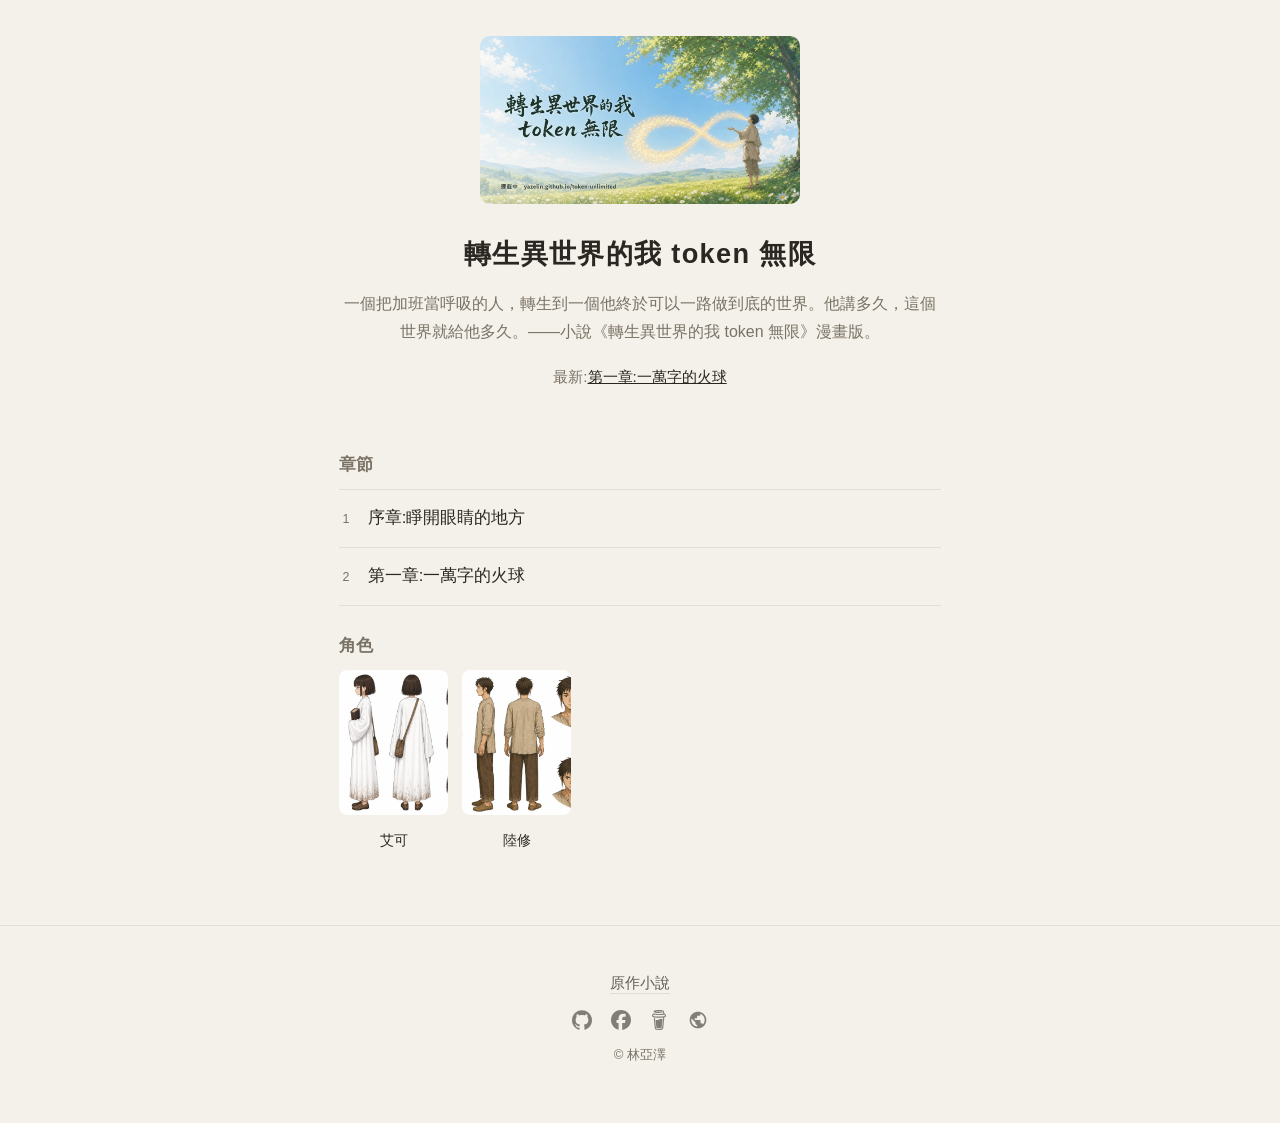
==== index.html @ bb3891a4 "publish: 章節 01,02 2026-07-31" ====
<!DOCTYPE html>
<html lang="zh-Hant">
<head>
<meta charset="utf-8">
<meta name="viewport" content="width=device-width, initial-scale=1, viewport-fit=cover">
<title>轉生異世界的我 token 無限</title>
<meta name="description" content="一個把加班當呼吸的人，轉生到一個他終於可以一路做到底的世界。他講多久，這個世界就給他多久。——小說《轉生異世界的我 token 無限》漫畫版。">
<link rel="canonical" href="https://yazelin.github.io/token-unlimited-comic/">
<meta property="og:site_name" content="轉生異世界的我 token 無限">
<meta property="og:locale" content="zh_TW">
<meta property="og:title" content="轉生異世界的我 token 無限">
<meta property="og:description" content="一個把加班當呼吸的人，轉生到一個他終於可以一路做到底的世界。他講多久，這個世界就給他多久。——小說《轉生異世界的我 token 無限》漫畫版。">
<meta property="og:url" content="https://yazelin.github.io/token-unlimited-comic/">
<meta property="og:image" content="https://yazelin.github.io/token-unlimited-comic/icon-512.png">
<link rel="manifest" href="./manifest.json">
<link rel="icon" href="./icon-192.png">
<meta name="theme-color" content="#f4f1ea">
<link rel="stylesheet" href="./style.css">

</head>
<body>
<main class="home">
<section class="hero"><img class="cover" src="imgs/cover.webp" alt="轉生異世界的我 token 無限">
<h1>轉生異世界的我 token 無限</h1>
<p class="hook">一個把加班當呼吸的人，轉生到一個他終於可以一路做到底的世界。他講多久，這個世界就給他多久。——小說《轉生異世界的我 token 無限》漫畫版。</p>
<p class="newest">最新:<a href="read/2.html">第一章:一萬字的火球</a></p>
<div id="resume-slot"></div>
</section>
<section class="toc-sec"><h2>章節</h2><ul class="toc">
  <li><a href="read/1.html"><span class="n">1</span><span class="t">序章:睜開眼睛的地方</span></a></li>
  <li><a href="read/2.html"><span class="n">2</span><span class="t">第一章:一萬字的火球</span></a></li>
</ul></section>
<section class="chars"><h2>角色</h2><div class="char-grid"><a class="char-card" href="char/eko.html"><img src="imgs/char-eko.webp" alt="艾可" loading="lazy"><span>艾可</span></a><a class="char-card" href="char/luxiu.html"><img src="imgs/char-luxiu.webp" alt="陸修" loading="lazy"><span>陸修</span></a></div></section>
</main><footer class="site-foot"><p class="foot-novel"><a href="https://yazelin.github.io/token-unlimited/">原作小說</a></p><div class="foot-icons"><a href="https://github.com/yazelin/token-unlimited-comic" target="_blank" rel="noopener" aria-label="GitHub" title="GitHub"><svg viewBox="0 0 24 24" width="20" height="20" fill="currentColor" aria-hidden="true"><path d="M12 .297c-6.63 0-12 5.373-12 12 0 5.303 3.438 9.8 8.205 11.385.6.113.82-.258.82-.577 0-.285-.01-1.04-.015-2.04-3.338.724-4.042-1.61-4.042-1.61C4.422 18.07 3.633 17.7 3.633 17.7c-1.087-.744.084-.729.084-.729 1.205.084 1.838 1.236 1.838 1.236 1.07 1.835 2.809 1.305 3.495.998.108-.776.417-1.305.76-1.605-2.665-.3-5.466-1.332-5.466-5.93 0-1.31.465-2.38 1.235-3.22-.135-.303-.54-1.523.105-3.176 0 0 1.005-.322 3.3 1.23.96-.267 1.98-.399 3-.405 1.02.006 2.04.138 3 .405 2.28-1.552 3.285-1.23 3.285-1.23.645 1.653.24 2.873.12 3.176.765.84 1.23 1.91 1.23 3.22 0 4.61-2.805 5.625-5.475 5.92.42.36.81 1.096.81 2.22 0 1.606-.015 2.896-.015 3.286 0 .315.21.69.825.57C20.565 22.092 24 17.592 24 12.297c0-6.627-5.373-12-12-12"/></svg></a><a href="https://www.facebook.com/yaze.lin.gm" target="_blank" rel="noopener" aria-label="Facebook" title="Facebook"><svg viewBox="0 0 24 24" width="20" height="20" fill="currentColor" aria-hidden="true"><path d="M9.101 23.691v-7.98H6.627v-3.667h2.474v-1.58c0-4.085 1.848-5.978 5.858-5.978.401 0 .955.042 1.468.103a8.68 8.68 0 0 1 1.141.195v3.325a8.623 8.623 0 0 0-.653-.036 26.805 26.805 0 0 0-.733-.009c-.707 0-1.259.096-1.675.309a1.686 1.686 0 0 0-.679.622c-.258.42-.374.995-.374 1.752v1.297h3.919l-.386 2.103-.287 1.564h-3.246v8.245C19.396 23.238 24 18.179 24 12.044c0-6.627-5.373-12-12-12s-12 5.373-12 12c0 5.628 3.874 10.35 9.101 11.647Z"/></svg></a><a href="https://buymeacoffee.com/yazelin" target="_blank" rel="noopener" aria-label="請我喝咖啡" title="請我喝咖啡"><svg viewBox="0 0 24 24" width="20" height="20" fill="currentColor" aria-hidden="true"><path d="M20.216 6.415l-.132-.666c-.119-.598-.388-1.163-1.001-1.379-.197-.069-.42-.098-.57-.241-.152-.143-.196-.366-.231-.572-.065-.378-.125-.756-.192-1.133-.057-.325-.102-.69-.25-.987-.195-.4-.597-.634-.996-.788a5.723 5.723 0 00-.626-.194c-1-.263-2.05-.36-3.077-.416a25.834 25.834 0 00-3.7.062c-.915.083-1.88.184-2.75.5-.318.116-.646.256-.888.501-.297.302-.393.77-.177 1.146.154.267.415.456.692.58.36.162.737.284 1.123.366 1.075.238 2.189.331 3.287.37 1.218.05 2.437.01 3.65-.118.299-.033.598-.073.896-.119.352-.054.578-.513.474-.834-.124-.383-.457-.531-.834-.473-.466.074-.96.108-1.382.146-1.177.08-2.358.082-3.536.006a22.228 22.228 0 01-1.157-.107c-.086-.01-.18-.025-.258-.036-.243-.036-.484-.08-.724-.13-.111-.027-.111-.185 0-.212h.005c.277-.06.557-.108.838-.147h.002c.131-.009.263-.032.394-.048a25.076 25.076 0 013.426-.12c.674.019 1.347.067 2.017.144l.228.031c.267.04.533.088.798.145.392.085.895.113 1.07.542.055.137.08.288.111.431l.319 1.484a.237.237 0 01-.199.284h-.003c-.037.006-.075.01-.112.015a36.704 36.704 0 01-4.743.295 37.059 37.059 0 01-4.699-.304c-.14-.017-.293-.042-.417-.06-.326-.048-.649-.108-.973-.161-.393-.065-.768-.032-1.123.161-.29.16-.527.404-.675.701-.154.316-.199.66-.267 1-.069.34-.176.707-.135 1.056.087.753.613 1.365 1.37 1.502a39.69 39.69 0 0011.343.376.483.483 0 01.535.53l-.071.697-1.018 9.907c-.041.41-.047.832-.125 1.237-.122.637-.553 1.028-1.182 1.171-.577.131-1.165.2-1.756.205-.656.004-1.31-.025-1.966-.022-.699.004-1.556-.06-2.095-.58-.475-.458-.54-1.174-.605-1.793l-.731-7.013-.322-3.094c-.037-.351-.286-.695-.678-.678-.336.015-.718.3-.678.679l.228 2.185.949 9.112c.147 1.344 1.174 2.068 2.446 2.272.742.12 1.503.144 2.257.156.966.016 1.942.053 2.892-.122 1.408-.258 2.465-1.198 2.616-2.657.34-3.332.683-6.663 1.024-9.995l.215-2.087a.484.484 0 01.39-.426c.402-.078.787-.212 1.074-.518.455-.488.546-1.124.385-1.766zm-1.478.772c-.145.137-.363.201-.578.233-2.416.359-4.866.54-7.308.46-1.748-.06-3.477-.254-5.207-.498-.17-.024-.353-.055-.47-.18-.22-.236-.111-.71-.054-.995.052-.26.152-.609.463-.646.484-.057 1.046.148 1.526.22.577.088 1.156.159 1.737.212 2.48.226 5.002.19 7.472-.14.45-.06.899-.13 1.345-.21.399-.072.84-.206 1.08.206.166.281.188.657.162.974a.544.544 0 01-.169.364zm-6.159 3.9c-.862.37-1.84.788-3.109.788a5.884 5.884 0 01-1.569-.217l.877 9.004c.065.78.717 1.38 1.5 1.38 0 0 1.243.065 1.658.065.447 0 1.786-.065 1.786-.065.783 0 1.434-.6 1.499-1.38l.94-9.95a3.996 3.996 0 00-1.322-.238c-.826 0-1.491.284-2.26.613z"/></svg></a><a href="https://yazelin.github.io/" target="_blank" rel="noopener" aria-label="部落格" title="部落格"><svg viewBox="0 0 24 24" width="20" height="20" fill="currentColor" aria-hidden="true"><path d="M12 2C6.48 2 2 6.48 2 12s4.48 10 10 10 10-4.48 10-10S17.52 2 12 2zm-1 17.93c-3.95-.49-7-3.85-7-7.93 0-.62.08-1.21.21-1.79L9 15v1c0 1.1.9 2 2 2v1.93zm6.9-2.54c-.26-.81-1-1.39-1.9-1.39h-1v-3c0-.55-.45-1-1-1H8v-2h2c.55 0 1-.45 1-1V7h2c1.1 0 2-.9 2-2v-.41c2.93 1.19 5 4.06 5 7.41 0 2.08-.8 3.97-2.1 5.39z"/></svg></a></div>
<p class="foot-copy">© 林亞澤</p></footer>
<script src="./app.js"></script>
<script>if('serviceWorker' in navigator)navigator.serviceWorker.register('./sw.js');</script>
<!-- yz-promo-footer v8 | 三件套+BMC 注意力效果 | https://github.com/yazelin/promo-footer-skill -->
<script>
(function(){"use strict";
if(window.__yzPromoInit)return;window.__yzPromoInit=1;
try{if(window.matchMedia&&matchMedia("(prefers-reduced-motion: reduce)").matches)return}catch(e){}
var REPO="token-unlimited-comic",INJECT=false,ADDBLOG=true;
var GH=REPO?"https://github.com/yazelin/"+REPO:"https://github.com/yazelin";
var LINES=["嘿，這裡這裡，我是咖啡按鈕","我是一顆很努力的按鈕，求被點一下","噓，亞澤不知道我在偷偷拉贊助","你看我跳得這麼賣力，不請一杯嗎？","不請也沒關係，你來玩我就很開心","免費給你玩的，想寵亞澤再說","一杯咖啡，是下一個作品的燃料","你的咖啡會變成下一個作品，真的","咖啡因進入亞澤體內，程式碼就會長出來","亞澤說，有人請咖啡他會開心一整天","只是一杯咖啡，但亞澤會記得你","用愛發電中，咖啡因可提升發電效率","覺得好玩嗎？抖內一下下","這個網站沒有廣告，只有我這顆按鈕"];
var ICONS={blog:'<svg viewBox="0 0 24 24" width="18" height="18" fill="currentColor" aria-hidden="true"><path d="M12 2C6.48 2 2 6.48 2 12s4.48 10 10 10 10-4.48 10-10S17.52 2 12 2zm-1 17.93c-3.95-.49-7-3.85-7-7.93 0-.62.08-1.21.21-1.79L9 15v1c0 1.1.9 2 2 2v1.93zm6.9-2.54c-.26-.81-1-1.39-1.9-1.39h-1v-3c0-.55-.45-1-1-1H8v-2h2c.55 0 1-.45 1-1V7h2c1.1 0 2-.9 2-2v-.41c2.93 1.19 5 4.06 5 7.41 0 2.08-.8 3.97-2.1 5.39z"/></svg>',gh:'<svg viewBox="0 0 24 24" width="18" height="18" fill="currentColor" aria-hidden="true"><path d="M12 .297c-6.63 0-12 5.373-12 12 0 5.303 3.438 9.8 8.205 11.385.6.113.82-.258.82-.577 0-.285-.01-1.04-.015-2.04-3.338.724-4.042-1.61-4.042-1.61C4.422 18.07 3.633 17.7 3.633 17.7c-1.087-.744.084-.729.084-.729 1.205.084 1.838 1.236 1.838 1.236 1.07 1.835 2.809 1.305 3.495.998.108-.776.417-1.305.76-1.605-2.665-.3-5.466-1.332-5.466-5.93 0-1.31.465-2.38 1.235-3.22-.135-.303-.54-1.523.105-3.176 0 0 1.005-.322 3.3 1.23.96-.267 1.98-.399 3-.405 1.02.006 2.04.138 3 .405 2.28-1.552 3.285-1.23 3.285-1.23.645 1.653.24 2.873.12 3.176.765.84 1.23 1.91 1.23 3.22 0 4.61-2.805 5.625-5.475 5.92.42.36.81 1.096.81 2.22 0 1.606-.015 2.896-.015 3.286 0 .315.21.69.825.57C20.565 22.092 24 17.592 24 12.297c0-6.627-5.373-12-12-12"/></svg>',fb:'<svg viewBox="0 0 24 24" width="18" height="18" fill="currentColor" aria-hidden="true"><path d="M9.101 23.691v-7.98H6.627v-3.667h2.474v-1.58c0-4.085 1.848-5.978 5.858-5.978.401 0 .955.042 1.468.103a8.68 8.68 0 0 1 1.141.195v3.325a8.623 8.623 0 0 0-.653-.036 26.805 26.805 0 0 0-.733-.009c-.707 0-1.259.096-1.675.309a1.686 1.686 0 0 0-.679.622c-.258.42-.374.995-.374 1.752v1.297h3.919l-.386 2.103-.287 1.564h-3.246v8.245C19.396 23.238 24 18.179 24 12.044c0-6.627-5.373-12-12-12s-12 5.373-12 12c0 5.628 3.874 10.35 9.101 11.647Z"/></svg>',bmc:'<svg viewBox="0 0 24 24" width="18" height="18" fill="currentColor" aria-hidden="true"><path d="M20.216 6.415l-.132-.666c-.119-.598-.388-1.163-1.001-1.379-.197-.069-.42-.098-.57-.241-.152-.143-.196-.366-.231-.572-.065-.378-.125-.756-.192-1.133-.057-.325-.102-.69-.25-.987-.195-.4-.597-.634-.996-.788a5.723 5.723 0 00-.626-.194c-1-.263-2.05-.36-3.077-.416a25.834 25.834 0 00-3.7.062c-.915.083-1.88.184-2.75.5-.318.116-.646.256-.888.501-.297.302-.393.77-.177 1.146.154.267.415.456.692.58.36.162.737.284 1.123.366 1.075.238 2.189.331 3.287.37 1.218.05 2.437.01 3.65-.118.299-.033.598-.073.896-.119.352-.054.578-.513.474-.834-.124-.383-.457-.531-.834-.473-.466.074-.96.108-1.382.146-1.177.08-2.358.082-3.536.006a22.228 22.228 0 01-1.157-.107c-.086-.01-.18-.025-.258-.036-.243-.036-.484-.08-.724-.13-.111-.027-.111-.185 0-.212h.005c.277-.06.557-.108.838-.147h.002c.131-.009.263-.032.394-.048a25.076 25.076 0 013.426-.12c.674.019 1.347.067 2.017.144l.228.031c.267.04.533.088.798.145.392.085.895.113 1.07.542.055.137.08.288.111.431l.319 1.484a.237.237 0 01-.199.284h-.003c-.037.006-.075.01-.112.015a36.704 36.704 0 01-4.743.295 37.059 37.059 0 01-4.699-.304c-.14-.017-.293-.042-.417-.06-.326-.048-.649-.108-.973-.161-.393-.065-.768-.032-1.123.161-.29.16-.527.404-.675.701-.154.316-.199.66-.267 1-.069.34-.176.707-.135 1.056.087.753.613 1.365 1.37 1.502a39.69 39.69 0 0011.343.376.483.483 0 01.535.53l-.071.697-1.018 9.907c-.041.41-.047.832-.125 1.237-.122.637-.553 1.028-1.182 1.171-.577.131-1.165.2-1.756.205-.656.004-1.31-.025-1.966-.022-.699.004-1.556-.06-2.095-.58-.475-.458-.54-1.174-.605-1.793l-.731-7.013-.322-3.094c-.037-.351-.286-.695-.678-.678-.336.015-.718.3-.678.679l.228 2.185.949 9.112c.147 1.344 1.174 2.068 2.446 2.272.742.12 1.503.144 2.257.156.966.016 1.942.053 2.892-.122 1.408-.258 2.465-1.198 2.616-2.657.34-3.332.683-6.663 1.024-9.995l.215-2.087a.484.484 0 01.39-.426c.402-.078.787-.212 1.074-.518.455-.488.546-1.124.385-1.766zm-1.478.772c-.145.137-.363.201-.578.233-2.416.359-4.866.54-7.308.46-1.748-.06-3.477-.254-5.207-.498-.17-.024-.353-.055-.47-.18-.22-.236-.111-.71-.054-.995.052-.26.152-.609.463-.646.484-.057 1.046.148 1.526.22.577.088 1.156.159 1.737.212 2.48.226 5.002.19 7.472-.14.45-.06.899-.13 1.345-.21.399-.072.84-.206 1.08.206.166.281.188.657.162.974a.544.544 0 01-.169.364zm-6.159 3.9c-.862.37-1.84.788-3.109.788a5.884 5.884 0 01-1.569-.217l.877 9.004c.065.78.717 1.38 1.5 1.38 0 0 1.243.065 1.658.065.447 0 1.786-.065 1.786-.065.783 0 1.434-.6 1.499-1.38l.94-9.95a3.996 3.996 0 00-1.322-.238c-.826 0-1.491.284-2.26.613z"/></svg>'};
var CSS="@keyframes yzIdle{0%,55%,100%{transform:translateY(0)}62%{transform:translateY(-4px)}70%{transform:translateY(0)}78%{transform:translateY(-2px)}84%{transform:translateY(0)}}"+
".yz-idle{animation:yzIdle 2.6s ease-in-out infinite}"+
"@keyframes yzHop{0%,100%{transform:translateY(0)}20%{transform:translateY(-6px) scale(1.04)}40%{transform:translateY(0) scale(1)}55%{transform:translateY(-3px)}70%{transform:translateY(0)}}"+
".yz-hop{animation:yzHop .9s cubic-bezier(.36,.07,.19,.97)}"+
".yz-bubble{position:fixed;z-index:2147483000;max-width:200px;padding:6px 11px;border-radius:14px;background:#fffdf7;color:#4a3f35;border:1px solid rgba(0,0,0,.1);box-shadow:0 4px 14px rgba(0,0,0,.18);font:13px/1.5 system-ui,-apple-system,'Noto Sans TC',sans-serif;pointer-events:none;opacity:0;transform:translateY(5px);transition:opacity .25s ease,transform .25s ease}"+
".yz-bubble.yz-on{opacity:1;transform:translateY(0)}"+
".yz-bubble::after{content:'';position:absolute;left:var(--yz-tail,50%);margin-left:-6px;border:6px solid transparent}"+
".yz-bubble.yz-above::after{bottom:-6px;border-bottom:0;border-top:6px solid #fffdf7}"+
".yz-bubble.yz-below::after{top:-6px;border-top:0;border-bottom:6px solid #fffdf7}"+
".yz-cluster{position:fixed;right:12px;bottom:12px;z-index:2147482999;display:flex;gap:10px}"+
".yz-cluster a{display:inline-flex;align-items:center;justify-content:center;width:38px;height:38px;border-radius:50%;background:rgba(22,26,35,.72);color:#fff;border:1px solid rgba(255,255,255,.28);backdrop-filter:blur(4px);transition:transform .15s,background .15s}"+
".yz-cluster a:hover{transform:translateY(-2px);background:rgba(22,26,35,.92)}";
var bubble,anchor;
function addCss(){if(document.getElementById("yz-promo-css"))return;var s=document.createElement("style");s.id="yz-promo-css";s.textContent=CSS;document.head.appendChild(s)}
function inFooter(el){try{return !!(el.closest&&el.closest('footer,nav,[class*="footer"],[id*="footer"]'))}catch(e){return false}}
function findAnchor(){var as=document.querySelectorAll('a[href*="buymeacoffee.com/yazelin"]');if(!as.length)return null;
var vis=[],i,r;for(i=0;i<as.length;i++){r=as[i].getBoundingClientRect();if(r.width||r.height)vis.push(as[i])}
var pool=vis.length?vis:[].slice.call(as);
for(i=0;i<pool.length;i++)if(inFooter(pool[i]))return pool[i];
return pool[pool.length-1]}
function inject(){if(!INJECT||findAnchor()||document.querySelector(".yz-cluster"))return;
var n=document.createElement("nav");n.className="yz-cluster";n.setAttribute("aria-label","作者連結");
n.innerHTML='<a href="'+GH+'" target="_blank" rel="noopener" aria-label="GitHub 原始碼" title="GitHub 原始碼">'+ICONS.gh+'</a>'+
'<a href="https://www.facebook.com/yaze.lin.gm" target="_blank" rel="noopener" aria-label="Facebook" title="Facebook">'+ICONS.fb+'</a>'+
'<a href="https://buymeacoffee.com/yazelin" target="_blank" rel="noopener" aria-label="請亞澤喝杯咖啡 Buy me a coffee" title="請亞澤喝杯咖啡 Buy me a coffee">'+ICONS.bmc+'</a>'+
(ADDBLOG?'<a class="yz-blog" href="https://yazelin.github.io/" target="_blank" rel="noopener" aria-label="亞澤的部落格" title="亞澤的部落格">'+ICONS.blog+'</a>':'');
document.body.appendChild(n)}
function blogLinked(){var as=document.querySelectorAll('a[href^="https://yazelin.github.io"]');for(var i=0;i<as.length;i++){try{if(new URL(as[i].href).pathname==="/")return true}catch(e){}}return false}
function addBlog(){if(!ADDBLOG||document.querySelector(".yz-blog")||blogLinked()||!inFooter(anchor))return;
var c=anchor.cloneNode(true);c.classList.remove("yz-hop");c.classList.add("yz-blog");
c.href="https://yazelin.github.io/";c.setAttribute("aria-label","亞澤的部落格");c.setAttribute("title","亞澤的部落格");
if(c.querySelector("svg")){var sv=c.querySelector("svg");sv.outerHTML=ICONS.blog;var extra=c.querySelectorAll("svg");if(extra.length>1)for(var j=1;j<extra.length;j++)extra[j].remove()}else{c.textContent="部落格"}
anchor.parentNode.insertBefore(c,anchor.nextSibling)}
function hop(){anchor.classList.remove("yz-hop");void anchor.offsetWidth;anchor.classList.add("yz-hop")}
var shown=0,MAX_SHOWS=3;
function say(){if(document.hidden)return;var r=anchor.getBoundingClientRect();if(!r.width&&!r.height)return;if(r.bottom<0||r.top>innerHeight)return;shown++;
bubble.textContent=LINES[Math.floor(Math.random()*LINES.length)];
bubble.classList.remove("yz-on","yz-above","yz-below");
bubble.style.left="0px";bubble.style.top="0px";
var bw=bubble.offsetWidth,bh=bubble.offsetHeight,cx=r.left+r.width/2;
var left=Math.max(8,Math.min(cx-bw/2,innerWidth-bw-8));
var above=r.top-bh-12>=8;
bubble.style.left=left+"px";
bubble.style.top=(above?r.top-bh-12:r.bottom+12)+"px";
bubble.classList.add(above?"yz-above":"yz-below");
bubble.style.setProperty("--yz-tail",Math.max(12,Math.min(cx-left,bw-12))+"px");
hop();
requestAnimationFrame(function(){bubble.classList.add("yz-on")});
setTimeout(function(){bubble.classList.remove("yz-on")},4200)}
function start(){addCss();inject();anchor=findAnchor();if(!anchor)return false;
try{if(getComputedStyle(anchor).display==="inline")anchor.style.display="inline-block"}catch(e){}
anchor.classList.add("yz-idle");
anchor.addEventListener("animationend",function(e){if(e.animationName==="yzHop")anchor.classList.remove("yz-hop")});
try{addBlog()}catch(e){}
bubble=document.createElement("div");bubble.className="yz-bubble";bubble.setAttribute("aria-hidden","true");document.body.appendChild(bubble);
window.__yzPromo=say;
(function loop(first){if(shown>=MAX_SHOWS)return;setTimeout(function(){say();loop(false)},first?18e3+Math.random()*12e3:9e4+Math.random()*9e4)})(true);
return true}
function boot(){var tries=0;(function t(){if(start())return;if(++tries<20)setTimeout(t,1500)})()}
if(document.readyState==="loading")document.addEventListener("DOMContentLoaded",boot);else boot();
})();
</script>

</body>
</html>
---- style.css ----
:root{--bg:#f4f1ea;--ink:#2a2622;--dim:#7a7266;--line:rgba(0,0,0,.08);--acc:#b98d2f;--gap:#e9e4d8}
* { margin: 0; box-sizing: border-box; }
body { background: var(--bg); color: var(--ink); font-family: "Noto Sans TC", "PingFang TC", "Microsoft JhengHei", sans-serif; line-height: 1.7; }
a { color: var(--ink); }
h1, h2 { font-weight: 700; }
/* 首頁 */
.home { max-width: 640px; margin: 0 auto; padding: 4vh 1.2rem 2rem; }
.hero { text-align: center; padding-bottom: 2.2rem; }
.hero .cover { width: min(70%, 320px); border-radius: 10px; margin-bottom: 1.2rem; }
.hero h1 { font-size: 1.7rem; letter-spacing: .05em; }
.hook { color: var(--dim); margin: .8rem 0 1.2rem; }
.newest { color: var(--dim); font-size: .95rem; }
.resume { display: inline-block; margin-top: .9rem; padding: .55rem 1.1rem; border: 1px solid var(--line); border-radius: 999px; text-decoration: none; font-size: .95rem; }
.toc-sec h2, .chars h2 { font-size: 1.05rem; color: var(--dim); margin: 1.6rem 0 .6rem; }
.toc { list-style: none; border-top: 1px solid var(--line); padding: 0; }
.toc li { border-bottom: 1px solid var(--line); }
.toc a { display: flex; gap: 1rem; align-items: baseline; padding: .9rem .2rem; text-decoration: none; }
.toc .n { color: var(--dim); font-size: .78rem; letter-spacing: .2em; }
.toc .t { font-size: 1.05rem; }
.char-grid { display: grid; grid-template-columns: repeat(auto-fill, minmax(96px, 1fr)); gap: .9rem; }
.char-card { text-align: center; text-decoration: none; font-size: .9rem; color: var(--ink); }
.char-card img { width: 100%; aspect-ratio: 3/4; object-fit: cover; object-position: top; border-radius: 8px; margin-bottom: .35rem; }
/* 閱讀頁 */
.reader-top { position: fixed; top: 0; left: 0; right: 0; z-index: 10; display: flex; justify-content: space-between; align-items: center; gap: .8rem; padding: .55rem .9rem; background: color-mix(in srgb, var(--bg) 92%, transparent); backdrop-filter: blur(6px); border-bottom: 1px solid var(--line); transition: transform .25s; font-size: .92rem; }
.reader-top.hide { transform: translateY(-100%); }
.reader-top b { font-weight: 600; overflow: hidden; text-overflow: ellipsis; white-space: nowrap; }
.reader-top a { text-decoration: none; color: var(--dim); flex: none; }
.reader { max-width: 720px; margin: 0 auto; padding: 3rem 0 1rem; }
.panel { position: relative; margin: 0 0 6px; container-type: inline-size; background: var(--gap); }
.panel > img { display: block; width: 100%; height: auto; }
.fx { position: absolute; transform: translate(-50%, -50%); pointer-events: none; }
.bubble { position: absolute; transform: translate(-50%, -50%); width: max-content; background: #fff; color: #111; padding: .5em .8em; border-radius: 1em; font-family: "Noto Sans TC", "PingFang TC", "Microsoft JhengHei", sans-serif; font-size: clamp(13px, 3.4cqw, 22px); line-height: 1.6; letter-spacing: .02em; max-width: 46%; box-shadow: 0 1px 4px rgba(0,0,0,.35); }
.bubble.thought { background: none; box-shadow: none; border: none; color: #1c1a17; font-weight: 500; text-shadow: 0 0 6px #fff, 0 0 3px #fff, 0 0 1px #fff, 0 0 10px rgba(255,255,255,.8); }
.bubble.narration { background: rgba(16,16,20,.72); color: #f2f0ea; border-radius: 3px; border: none; padding: .55em .9em; font-weight: 400; }
.bubble.sfx { background: none; box-shadow: none; color: #111; font-weight: 900; font-size: clamp(22px, 7cqw, 44px); letter-spacing: .06em; transform: translate(-50%,-50%) rotate(-6deg); text-shadow: 1px 1px 0 #fff, -1px -1px 0 #fff, 1px -1px 0 #fff, -1px 1px 0 #fff; }
.bubble .spk { display: block; font-size: .72em; color: #888; margin-bottom: .15em; }
.reader-nav { display: flex; justify-content: space-between; padding: 1.4rem .9rem 0; font-size: .98rem; }
.reader-nav a { text-decoration: none; }
.progress { position: fixed; left: 0; right: 0; bottom: 0; z-index: 10; height: 3px; background: var(--line); }
.progress i { display: block; height: 100%; width: 0; background: var(--acc); transition: width .2s; }
.progress span { position: absolute; right: .6rem; bottom: .5rem; font-size: .72rem; color: var(--dim); }
/* 角色頁 */
.char-page { max-width: 560px; margin: 0 auto; padding: 3.6rem 1.2rem 2rem; text-align: center; }
.char-page .portrait { width: min(70%, 300px); border-radius: 10px; margin-bottom: 1rem; }
.char-page h1 { font-size: 1.4rem; margin-bottom: .8rem; }
.card-text { text-align: left; color: var(--dim); font-size: .92rem; white-space: pre-wrap; }
/* footer */
.site-foot { text-align: center; color: var(--dim); font-size: .82rem; padding: 2.8rem 1rem 3.5rem; border-top: 1px solid var(--line); margin-top: 2.5rem; }
.site-foot a { color: color-mix(in srgb, var(--ink) 72%, transparent); }
.foot-novel { margin-bottom: .9rem; font-size: .92rem; }
.foot-novel a { text-decoration: none; border-bottom: 1px solid var(--line); padding-bottom: .15rem; }
.foot-icons { display: flex; justify-content: center; gap: 1.15rem; margin: 0 0 .9rem; }
.foot-icons a { display: inline-flex; opacity: .78; transition: opacity .2s; }
.foot-icons a:hover { opacity: 1; }
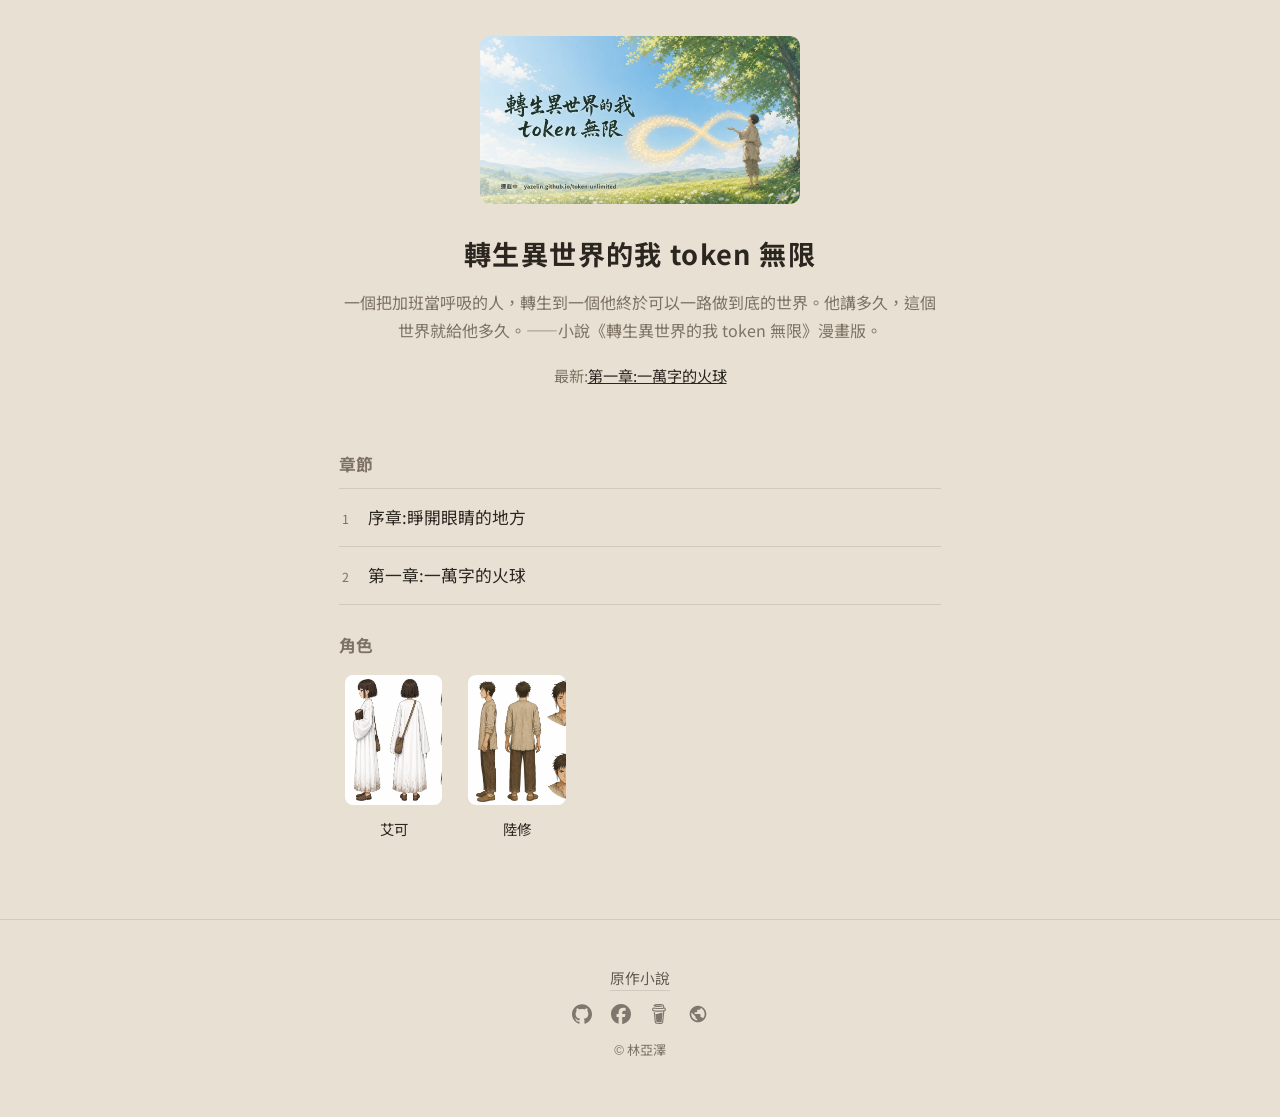
==== commit 3d95916a: "publish: 章節 01,02 2026-07-31" ====
--- a/index.html
+++ b/index.html
@@ -14,7 +14,7 @@
 <meta property="og:image" content="https://yazelin.github.io/token-unlimited-comic/icon-512.png">
 <link rel="manifest" href="./manifest.json">
 <link rel="icon" href="./icon-192.png">
-<meta name="theme-color" content="#f4f1ea">
+<meta name="theme-color" content="#e8e0d2">
 <link rel="stylesheet" href="./style.css">
 
 </head>
--- a/style.css
+++ b/style.css
@@ -1,7 +1,9 @@
-:root{--bg:#f4f1ea;--ink:#2a2622;--dim:#7a7266;--line:rgba(0,0,0,.08);--acc:#b98d2f;--gap:#e9e4d8}
+:root{--bg:#e8e0d2;--ink:#2b2620;--dim:#7d7263;--line:rgba(0,0,0,.10);--acc:#F6C945;--gap:#d9cfbd;--bub:#fff;--bub-ink:#1c1813;--narr:rgba(43,38,32,.76);--narr-ink:#efe8db;--surf:#efe9de;--acc2:#8a6a3c}
+@font-face { font-family: 'Comic TC'; src: url('fonts/comic-tc.woff2') format('woff2'); font-weight: 100 900; font-display: block; }
 * { margin: 0; box-sizing: border-box; }
-body { background: var(--bg); color: var(--ink); font-family: "Noto Sans TC", "PingFang TC", "Microsoft JhengHei", sans-serif; line-height: 1.7; }
+body { background: var(--bg); color: var(--ink); font-family: 'Comic TC', "Noto Sans TC", "PingFang TC", "Microsoft JhengHei", sans-serif; line-height: 1.7; }
 a { color: var(--ink); }
+a:hover { color: var(--acc2); }
 h1, h2 { font-weight: 700; }
 /* 首頁 */
 .home { max-width: 640px; margin: 0 auto; padding: 4vh 1.2rem 2rem; }
@@ -10,15 +12,17 @@
 .hero h1 { font-size: 1.7rem; letter-spacing: .05em; }
 .hook { color: var(--dim); margin: .8rem 0 1.2rem; }
 .newest { color: var(--dim); font-size: .95rem; }
-.resume { display: inline-block; margin-top: .9rem; padding: .55rem 1.1rem; border: 1px solid var(--line); border-radius: 999px; text-decoration: none; font-size: .95rem; }
+.resume { display: inline-block; margin-top: .9rem; padding: .55rem 1.1rem; background: var(--surf); border: 1px solid var(--line); border-radius: 999px; text-decoration: none; font-size: .95rem; }
 .toc-sec h2, .chars h2 { font-size: 1.05rem; color: var(--dim); margin: 1.6rem 0 .6rem; }
 .toc { list-style: none; border-top: 1px solid var(--line); padding: 0; }
 .toc li { border-bottom: 1px solid var(--line); }
+.toc li:hover { background: var(--surf); }
 .toc a { display: flex; gap: 1rem; align-items: baseline; padding: .9rem .2rem; text-decoration: none; }
 .toc .n { color: var(--dim); font-size: .78rem; letter-spacing: .2em; }
 .toc .t { font-size: 1.05rem; }
 .char-grid { display: grid; grid-template-columns: repeat(auto-fill, minmax(96px, 1fr)); gap: .9rem; }
-.char-card { text-align: center; text-decoration: none; font-size: .9rem; color: var(--ink); }
+.char-card { text-align: center; text-decoration: none; font-size: .9rem; color: var(--ink); border-radius: 10px; padding: .35rem; }
+.char-card:hover { background: var(--surf); color: var(--acc2); }
 .char-card img { width: 100%; aspect-ratio: 3/4; object-fit: cover; object-position: top; border-radius: 8px; margin-bottom: .35rem; }
 /* 閱讀頁 */
 .reader-top { position: fixed; top: 0; left: 0; right: 0; z-index: 10; display: flex; justify-content: space-between; align-items: center; gap: .8rem; padding: .55rem .9rem; background: color-mix(in srgb, var(--bg) 92%, transparent); backdrop-filter: blur(6px); border-bottom: 1px solid var(--line); transition: transform .25s; font-size: .92rem; }
@@ -29,9 +33,26 @@
 .panel { position: relative; margin: 0 0 6px; container-type: inline-size; background: var(--gap); }
 .panel > img { display: block; width: 100%; height: auto; }
 .fx { position: absolute; transform: translate(-50%, -50%); pointer-events: none; }
-.bubble { position: absolute; transform: translate(-50%, -50%); width: max-content; background: #fff; color: #111; padding: .5em .8em; border-radius: 1em; font-family: "Noto Sans TC", "PingFang TC", "Microsoft JhengHei", sans-serif; font-size: clamp(13px, 3.4cqw, 22px); line-height: 1.6; letter-spacing: .02em; max-width: 46%; box-shadow: 0 1px 4px rgba(0,0,0,.35); }
+.bubble { position: absolute; transform: translate(-50%, -50%); width: max-content; background: var(--bub); color: var(--bub-ink); padding: .5em .8em; border-radius: 1em; font-family: 'Comic TC', "Noto Sans TC", "PingFang TC", "Microsoft JhengHei", sans-serif; font-size: clamp(13px, 3.4cqw, 22px); line-height: 1.6; letter-spacing: .02em; max-width: 46%; box-shadow: 0 1px 4px rgba(0,0,0,.35); }
+/* 對白泡的尾巴——只有對白有;八方向 + t-none 不要。
+   上下左右=border 三角形。斜角改用 clip-path 切直角三角形:轉開三角形會讓底邊離開泡緣、
+   只剩一小截露在外面(看起來像貼邊的扁片),直角三角形的底邊天生貼平,尖角自然指向斜方。 */
+.bubble.speech::after { content: ''; position: absolute; width: 0; height: 0; border: .5em solid transparent; }
+.bubble.speech.t-none::after { content: none; }
+.bubble.speech.t-bottom::after { top: 100%; left: 50%; margin: -1px 0 0 -.5em; border-bottom: 0; border-top-color: var(--bub); }
+.bubble.speech.t-top::after { bottom: 100%; left: 50%; margin: 0 0 -1px -.5em; border-top: 0; border-bottom-color: var(--bub); }
+.bubble.speech.t-left::after { right: 100%; top: 50%; margin: -.5em -1px 0 0; border-left: 0; border-right-color: var(--bub); }
+.bubble.speech.t-right::after { left: 100%; top: 50%; margin: -.5em 0 0 -1px; border-right: 0; border-left-color: var(--bub); }
+.bubble.speech.t-bottom-left::after,
+.bubble.speech.t-bottom-right::after,
+.bubble.speech.t-top-left::after,
+.bubble.speech.t-top-right::after { border: 0; background: var(--bub); width: .95em; height: .95em; }
+.bubble.speech.t-bottom-left::after { top: 100%; left: 20%; margin: -1px 0 0; clip-path: polygon(100% 0, 0 0, 0 100%); }
+.bubble.speech.t-bottom-right::after { top: 100%; right: 20%; margin: -1px 0 0; clip-path: polygon(0 0, 100% 0, 100% 100%); }
+.bubble.speech.t-top-left::after { bottom: 100%; left: 20%; margin: 0 0 -1px; clip-path: polygon(0 0, 100% 100%, 0 100%); }
+.bubble.speech.t-top-right::after { bottom: 100%; right: 20%; margin: 0 0 -1px; clip-path: polygon(100% 0, 100% 100%, 0 100%); }
 .bubble.thought { background: none; box-shadow: none; border: none; color: #1c1a17; font-weight: 500; text-shadow: 0 0 6px #fff, 0 0 3px #fff, 0 0 1px #fff, 0 0 10px rgba(255,255,255,.8); }
-.bubble.narration { background: rgba(16,16,20,.72); color: #f2f0ea; border-radius: 3px; border: none; padding: .55em .9em; font-weight: 400; }
+.bubble.narration { background: var(--narr); color: var(--narr-ink); border-radius: 3px; border: none; padding: .55em .9em; font-weight: 400; }
 .bubble.sfx { background: none; box-shadow: none; color: #111; font-weight: 900; font-size: clamp(22px, 7cqw, 44px); letter-spacing: .06em; transform: translate(-50%,-50%) rotate(-6deg); text-shadow: 1px 1px 0 #fff, -1px -1px 0 #fff, 1px -1px 0 #fff, -1px 1px 0 #fff; }
 .bubble .spk { display: block; font-size: .72em; color: #888; margin-bottom: .15em; }
 .reader-nav { display: flex; justify-content: space-between; padding: 1.4rem .9rem 0; font-size: .98rem; }
@@ -44,6 +65,9 @@
 .char-page .portrait { width: min(70%, 300px); border-radius: 10px; margin-bottom: 1rem; }
 .char-page h1 { font-size: 1.4rem; margin-bottom: .8rem; }
 .card-text { text-align: left; color: var(--dim); font-size: .92rem; white-space: pre-wrap; }
+.char-page .sheet { margin: 1.8rem 0 0; }
+.char-page .sheet img { width: 100%; border-radius: 10px; display: block; }
+.char-page .sheet figcaption { color: var(--dim); font-size: .82rem; margin-top: .4rem; }
 /* footer */
 .site-foot { text-align: center; color: var(--dim); font-size: .82rem; padding: 2.8rem 1rem 3.5rem; border-top: 1px solid var(--line); margin-top: 2.5rem; }
 .site-foot a { color: color-mix(in srgb, var(--ink) 72%, transparent); }
